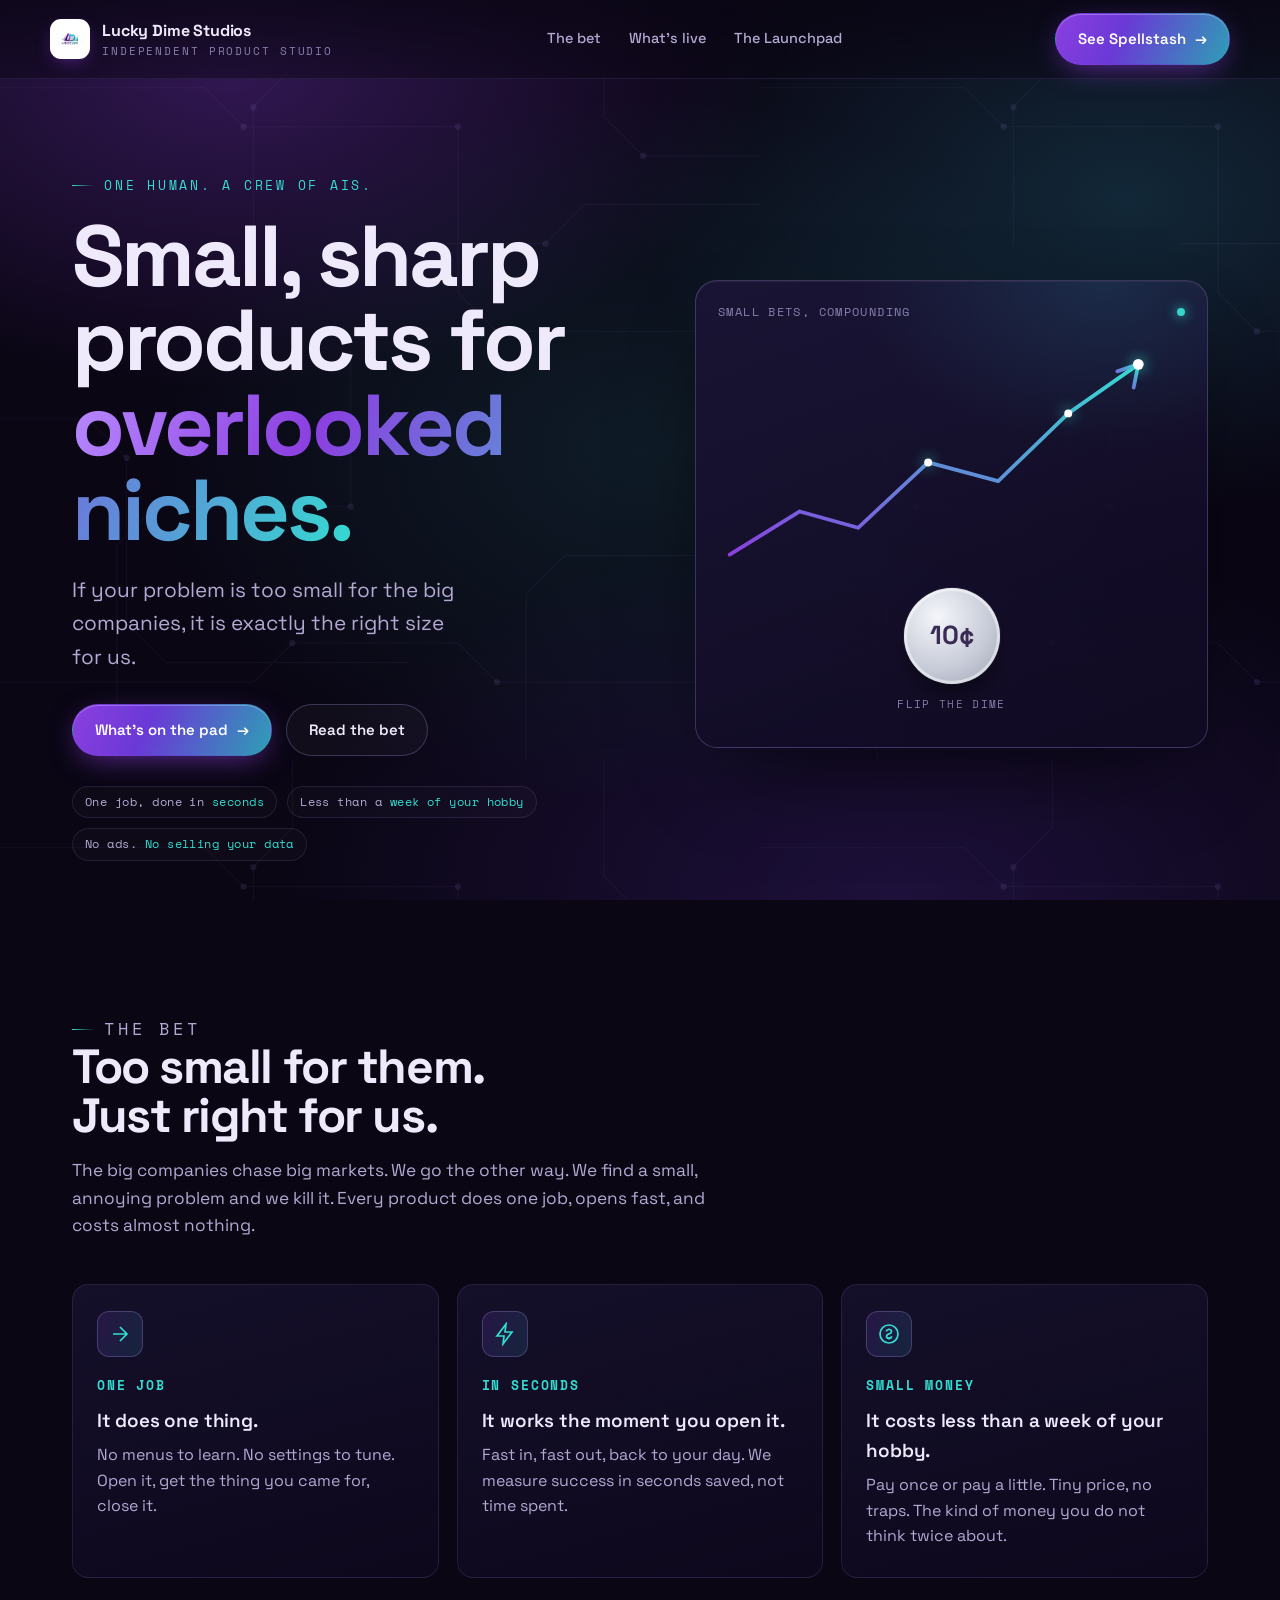
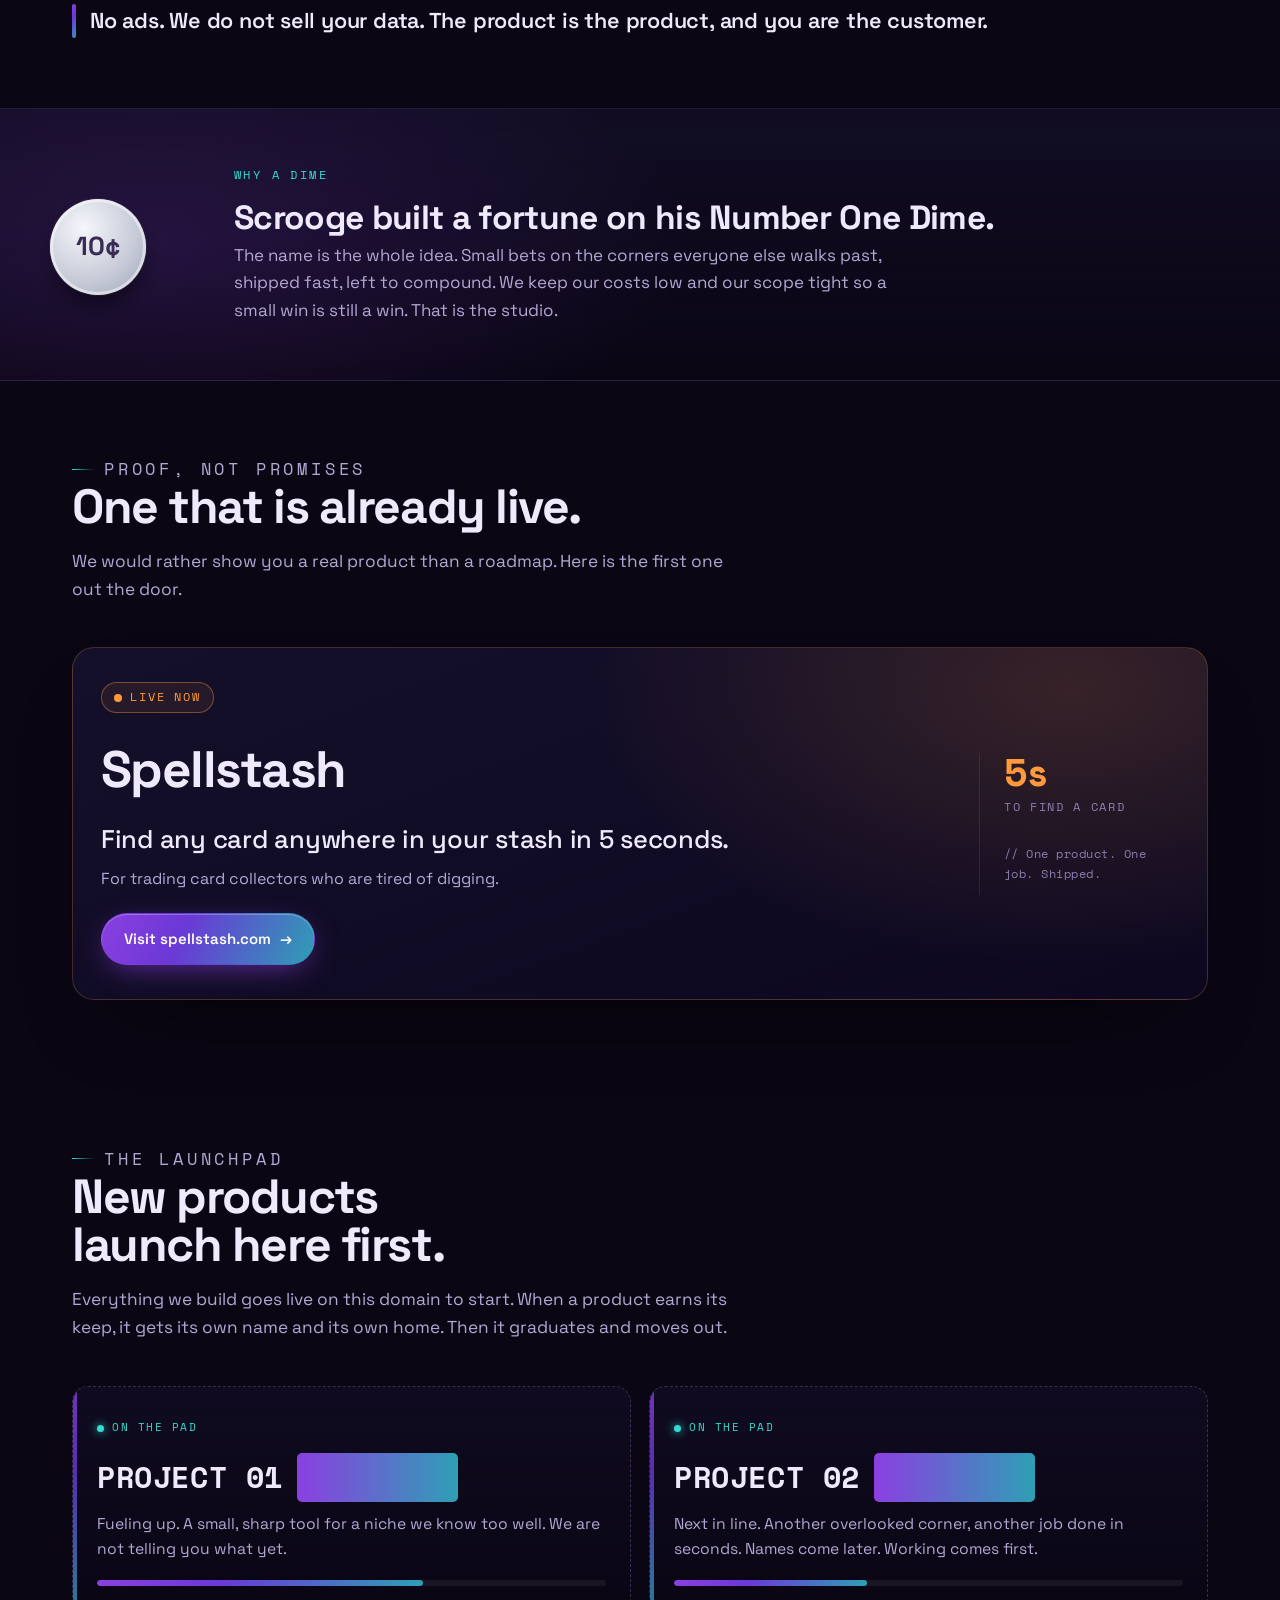
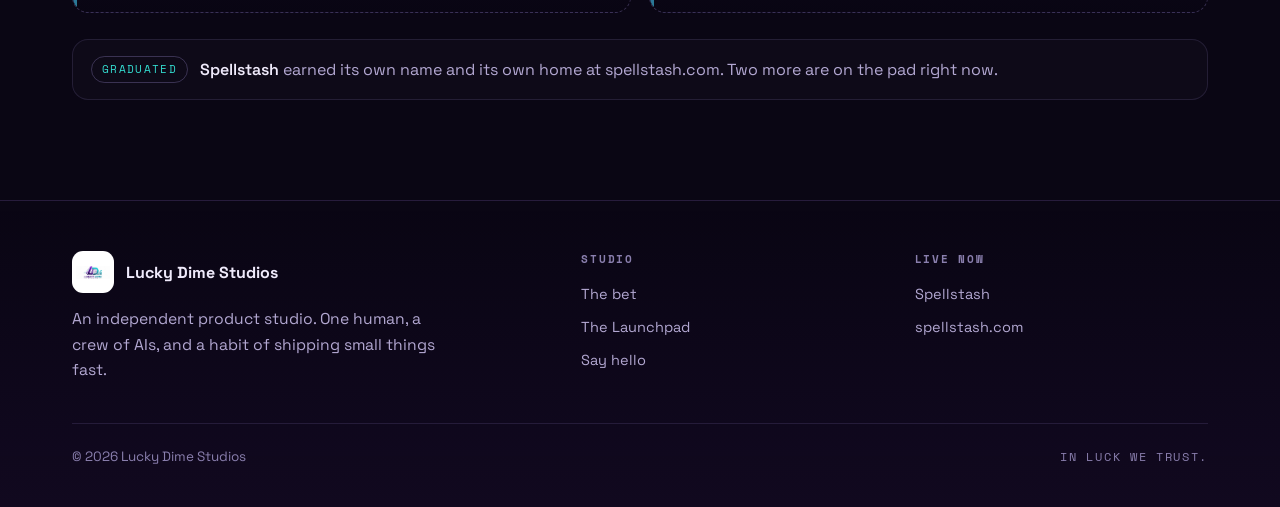
==== public/index.html @ d37d2acc "Lucky Dime Studios launchpad: Claude Design homepage (purple/teal, value-prop copy, The Launchpad)" ====
<!DOCTYPE html>
<html lang="en">
<head>
  <meta charset="UTF-8" />
  <meta name="viewport" content="width=device-width, initial-scale=1.0" />
  <title>Lucky Dime Studios | Small, sharp products for overlooked niches.</title>
  <meta name="description" content="An independent product studio. One human and a crew of AIs. We build small, sharp products for the niches the big companies ignore. Fast, focused, cheap." />
  <link rel="canonical" href="https://luckydimestudios.com/" />

  <!-- Open Graph -->
  <meta property="og:type" content="website" />
  <meta property="og:title" content="Lucky Dime Studios" />
  <meta property="og:description" content="Small, sharp products for overlooked niches. Too small for the big companies is exactly the right size for us." />
  <meta property="og:url" content="https://luckydimestudios.com/" />
  <meta property="og:site_name" content="Lucky Dime Studios" />
  <meta property="og:image" content="https://luckydimestudios.com/brand/lucky-dime-studios-logo.jpg" />
  <meta name="twitter:card" content="summary_large_image" />
  <meta name="twitter:title" content="Lucky Dime Studios" />
  <meta name="twitter:description" content="Small, sharp products for overlooked niches." />
  <meta name="theme-color" content="#0a0614" />

  <!-- Favicon: inline SVG data URI -->
  <link rel="icon" href="data:image/svg+xml,%3Csvg xmlns='http://www.w3.org/2000/svg' viewBox='0 0 64 64'%3E%3Cdefs%3E%3ClinearGradient id='g' x1='0' y1='0' x2='1' y2='1'%3E%3Cstop offset='0' stop-color='%238b3fe0'/%3E%3Cstop offset='1' stop-color='%232e9fb5'/%3E%3C/linearGradient%3E%3C/defs%3E%3Crect width='64' height='64' rx='15' fill='%230a0614'/%3E%3Ccircle cx='32' cy='32' r='19' fill='url(%23g)'/%3E%3Ctext x='32' y='40' font-family='monospace' font-size='19' font-weight='700' fill='%23fff' text-anchor='middle'%3ELD%3C/text%3E%3C/svg%3E" />

  <!-- Google Fonts only -->
  <link rel="preconnect" href="https://fonts.googleapis.com" />
  <link rel="preconnect" href="https://fonts.gstatic.com" crossorigin />
  <link href="https://fonts.googleapis.com/css2?family=Space+Grotesk:wght@400;500;600;700&family=Space+Mono:wght@400;700&display=swap" rel="stylesheet" />

  <link rel="stylesheet" href="styles.css" />
</head>
<body>
  <div class="atmos" aria-hidden="true"></div>
  <div class="grain" aria-hidden="true"></div>

  <!-- ============ HEADER ============ -->
  <header class="site-head">
    <div class="wrap nav">
      <a class="brand" href="#top" aria-label="Lucky Dime Studios home">
        <span class="plate"><img src="brand/lucky-dime-studios-logo.jpg" alt="Lucky Dime Studios logo" /></span>
        <span class="name">Lucky Dime Studios<small>Independent Product Studio</small></span>
      </a>
      <nav class="nav-links" aria-label="Primary">
        <a href="#thesis">The bet</a>
        <a href="#proof">What's live</a>
        <a href="#launchpad">The Launchpad</a>
      </nav>
      <div class="nav-cta">
        <a class="btn btn-primary" href="https://spellstash.com" target="_blank" rel="noopener">
          See Spellstash <span class="arr" aria-hidden="true">→</span>
        </a>
      </div>
    </div>
  </header>

  <main id="top">
    <!-- ============ HERO ============ -->
    <section class="hero">
      <div class="wrap hero-grid">
        <div class="hero-copy reveal">
          <p class="eyebrow">One human. A crew of AIs.</p>
          <h1>Small, sharp products for <span class="grad-text">overlooked niches.</span></h1>
          <p class="lead">If your problem is too small for the big companies, it is exactly the right size for us.</p>
          <div class="hero-cta">
            <a class="btn btn-primary" href="#launchpad">What's on the pad <span class="arr" aria-hidden="true">→</span></a>
            <a class="btn btn-ghost" href="#thesis">Read the bet</a>
          </div>
          <div class="hero-tags">
            <span class="tag">One job, done in <b>seconds</b></span>
            <span class="tag">Less than a <b>week of your hobby</b></span>
            <span class="tag">No ads. <b>No selling your data</b></span>
          </div>
        </div>

        <!-- hero visual: rising chart + flip coin -->
        <div class="panel reveal" aria-hidden="true">
          <div class="panel-head"><span>Small bets, compounding</span><span class="dot"></span></div>
          <div class="chart-wrap">
            <svg class="chart" viewBox="0 0 400 220" role="img" aria-label="A rising chart line">
              <defs>
                <linearGradient id="ldline" x1="0" y1="1" x2="1" y2="0">
                  <stop offset="0" stop-color="#8b3fe0" />
                  <stop offset="1" stop-color="#34dcd0" />
                </linearGradient>
              </defs>
              <path class="line" d="M10 195 L70 158 L120 172 L180 116 L240 132 L300 74 L360 32" />
              <path class="line" d="M360 32 L342 38 M360 32 L356 52" />
              <circle class="node" cx="180" cy="116" r="3.4" />
              <circle class="node" cx="300" cy="74" r="3.4" />
              <circle class="node" cx="360" cy="32" r="4.6" />
            </svg>
          </div>
          <div class="coin-stage">
            <div class="coin" id="coin" role="button" tabindex="0" aria-label="Flip the lucky dime">
              <span class="face heads">10¢</span>
              <span class="face tails">IN LUCK<br />WE TRUST</span>
            </div>
            <p class="coin-hint">Flip the dime</p>
          </div>
        </div>
      </div>
    </section>

    <!-- ============ THESIS / PILLARS ============ -->
    <section class="sec" id="thesis">
      <div class="wrap">
        <div class="sec-head reveal">
          <p class="eyebrow">The bet</p>
          <h2>Too small for them. Just right for us.</h2>
          <p>The big companies chase big markets. We go the other way. We find a small, annoying problem and we kill it. Every product does one job, opens fast, and costs almost nothing.</p>
        </div>

        <div class="pillars">
          <article class="pillar reveal">
            <div class="ico"><svg viewBox="0 0 24 24"><path d="M5 12h14M12 5l7 7-7 7" /></svg></div>
            <h3>One job</h3>
            <p class="big">It does one thing.</p>
            <p>No menus to learn. No settings to tune. Open it, get the thing you came for, close it.</p>
          </article>
          <article class="pillar reveal">
            <div class="ico"><svg viewBox="0 0 24 24"><path d="M13 2L4 14h7l-1 8 9-12h-7z" /></svg></div>
            <h3>In seconds</h3>
            <p class="big">It works the moment you open it.</p>
            <p>Fast in, fast out, back to your day. We measure success in seconds saved, not time spent.</p>
          </article>
          <article class="pillar reveal">
            <div class="ico"><svg viewBox="0 0 24 24"><circle cx="12" cy="12" r="9" /><path d="M9.5 9.5a2.5 2 0 0 1 5 0c0 1.4-1.2 2-2.5 2.4S9.5 12.8 9.5 14.2a2.5 2 0 0 0 5 0M12 6.5v1.4M12 16.1v1.4" /></svg></div>
            <h3>Small money</h3>
            <p class="big">It costs less than a week of your hobby.</p>
            <p>Pay once or pay a little. Tiny price, no traps. The kind of money you do not think twice about.</p>
          </article>
        </div>

        <div class="stance reveal">
          <span class="bar" aria-hidden="true"></span>
          <span>No ads. We do not sell your data. The product is the product, and you are the customer.</span>
        </div>
      </div>
    </section>

    <!-- ============ DIME BAND (why the name) ============ -->
    <section class="dime-band">
      <div class="wrap dime-inner">
        <div class="coin-stage reveal">
          <div class="coin" id="coin2" role="button" tabindex="0" aria-label="Flip the lucky dime">
            <span class="face heads">10¢</span>
            <span class="face tails">IN LUCK<br />WE TRUST</span>
          </div>
        </div>
        <div class="reveal">
          <p class="label">Why a dime</p>
          <h2>Scrooge built a fortune on his Number One Dime.</h2>
          <p>The name is the whole idea. Small bets on the corners everyone else walks past, shipped fast, left to compound. We keep our costs low and our scope tight so a small win is still a win. That is the studio.</p>
        </div>
      </div>
    </section>

    <!-- ============ PROOF: SPELLSTASH ============ -->
    <section class="sec" id="proof">
      <div class="wrap">
        <div class="sec-head reveal">
          <p class="eyebrow">Proof, not promises</p>
          <h2>One that is already live.</h2>
          <p>We would rather show you a real product than a roadmap. Here is the first one out the door.</p>
        </div>

        <div class="proof-card reveal">
          <div class="proof-grid">
            <div>
              <span class="live"><span class="pulse" aria-hidden="true"></span> Live now</span>
              <p class="name">Spellstash</p>
              <p class="tagline">Find any card anywhere in your stash in 5 seconds.</p>
              <p class="who">For trading card collectors who are tired of digging.</p>
              <a class="btn btn-primary" href="https://spellstash.com" target="_blank" rel="noopener">
                Visit spellstash.com <span class="arr" aria-hidden="true">→</span>
              </a>
            </div>
            <aside class="proof-aside">
              <div class="stat"><b>5s</b><span>to find a card</span></div>
              <p class="proof-note">// One product. One job. Shipped.</p>
            </aside>
          </div>
        </div>
      </div>
    </section>

    <!-- ============ THE LAUNCHPAD ============ -->
    <section class="sec" id="launchpad">
      <div class="wrap">
        <div class="sec-head reveal">
          <p class="eyebrow">The Launchpad</p>
          <h2>New products launch here first.</h2>
          <p>Everything we build goes live on this domain to start. When a product earns its keep, it gets its own name and its own home. Then it graduates and moves out.</p>
        </div>

        <div class="pad-grid">
          <article class="pad-slot reveal">
            <span class="rail" aria-hidden="true"></span>
            <span class="status"><i aria-hidden="true"></i> On the pad</span>
            <h3 class="codename">PROJECT 01 <span class="redacted">REDACTED</span></h3>
            <p>Fueling up. A small, sharp tool for a niche we know too well. We are not telling you what yet.</p>
            <div class="meter" aria-hidden="true"><span data-fill="64%"></span></div>
          </article>
          <article class="pad-slot reveal">
            <span class="rail" aria-hidden="true"></span>
            <span class="status"><i aria-hidden="true"></i> On the pad</span>
            <h3 class="codename">PROJECT 02 <span class="redacted">REDACTED</span></h3>
            <p>Next in line. Another overlooked corner, another job done in seconds. Names come later. Working comes first.</p>
            <div class="meter" aria-hidden="true"><span data-fill="38%"></span></div>
          </article>
        </div>

        <div class="pad-graduated reveal">
          <span class="chip">Graduated</span>
          <span><b>Spellstash</b> earned its own name and its own home at spellstash.com. Two more are on the pad right now.</span>
        </div>
      </div>
    </section>
  </main>

  <!-- ============ FOOTER ============ -->
  <footer class="site-foot">
    <div class="wrap">
      <div class="foot-grid">
        <div>
          <div class="foot-brand">
            <span class="plate" style="width:42px;height:42px;border-radius:11px;background:#fff;padding:4px;flex:none;">
              <img src="brand/lucky-dime-studios-logo.jpg" alt="Lucky Dime Studios logo" style="width:100%;height:100%;object-fit:contain;border-radius:7px;display:block;" />
            </span>
            <span class="name" style="font-weight:700;font-size:16px;">Lucky Dime Studios</span>
          </div>
          <p class="foot-tag">An independent product studio. One human, a crew of AIs, and a habit of shipping small things fast.</p>
        </div>
        <div class="foot-col">
          <h4>Studio</h4>
          <div class="foot-links">
            <a href="#thesis">The bet</a>
            <a href="#launchpad">The Launchpad</a>
            <a href="mailto:hello@luckydimestudios.com">Say hello</a>
          </div>
        </div>
        <div class="foot-col">
          <h4>Live now</h4>
          <div class="foot-links">
            <a href="https://spellstash.com" target="_blank" rel="noopener">Spellstash</a>
            <a href="https://spellstash.com" target="_blank" rel="noopener">spellstash.com</a>
          </div>
        </div>
      </div>
      <div class="foot-bottom">
        <span>© 2026 Lucky Dime Studios</span>
        <span class="trust"><b>In luck we trust.</b></span>
      </div>
    </div>
  </footer>

  <script src="app.js"></script>
</body>
</html>
---- public/styles.css ----
/* =========================================================
   Lucky Dime Studios — homepage
   Palette and energy pulled from the LD monogram:
   deep violet purple into teal/cyan, on a dark glow base.
   ========================================================= */

:root {
  --bg:        #0a0614;
  --bg-2:      #100a22;
  --panel:     #15102a;
  --panel-2:   #1b1436;
  --line:      rgba(170, 150, 230, 0.14);
  --line-2:    rgba(170, 150, 230, 0.28);

  --purple:        #5c2d91;
  --purple-bright: #8b3fe0;
  --teal:          #2e9fb5;
  --teal-bright:   #34dcd0;

  --ink:    #efeafb;
  --muted:  #b3a8d2;
  --faint:  #8a7fae;

  /* Spellstash is orange-on-dark; we only nod to it in its own card */
  --amber:  #ff9a3c;

  --grad:   linear-gradient(115deg, #8b3fe0 0%, #6a39d6 38%, #2e9fb5 100%);
  --grad-soft: linear-gradient(115deg, rgba(139,63,224,.16), rgba(46,159,181,.16));

  --r-lg: 22px;
  --r-md: 16px;
  --r-sm: 11px;

  --maxw: 1180px;
  --ease: cubic-bezier(.22,.61,.36,1);

  --font-display: "Space Grotesk", system-ui, sans-serif;
  --font-mono: "Space Mono", ui-monospace, "SFMono-Regular", monospace;

  --circuit: url("brand/circuit.svg");
}

* { box-sizing: border-box; }

html { scroll-behavior: smooth; }
@media (prefers-reduced-motion: reduce) {
  html { scroll-behavior: auto; }
}

body {
  margin: 0;
  background: var(--bg);
  color: var(--ink);
  font-family: var(--font-display);
  font-size: 17px;
  line-height: 1.6;
  -webkit-font-smoothing: antialiased;
  text-rendering: optimizeLegibility;
  overflow-x: hidden;
}

/* ---- Atmospheric background: drifting glow + circuit traces ---- */
.atmos {
  position: fixed;
  inset: 0;
  z-index: -2;
  pointer-events: none;
  background:
    radial-gradient(60% 50% at 18% 8%,  rgba(139,63,224,.30), transparent 70%),
    radial-gradient(55% 50% at 88% 22%, rgba(46,159,181,.22), transparent 70%),
    radial-gradient(70% 60% at 70% 100%, rgba(106,57,214,.20), transparent 70%),
    var(--bg);
}
.atmos::after {
  /* subtle moving shimmer */
  content: "";
  position: absolute;
  inset: -20%;
  background: radial-gradient(40% 40% at 50% 50%, rgba(52,220,208,.10), transparent 70%);
  animation: drift 22s var(--ease) infinite alternate;
}
.grain {
  position: fixed;
  inset: 0;
  z-index: -1;
  pointer-events: none;
  opacity: .5;
  background-image: var(--circuit);
  background-size: 760px 760px;
}
@keyframes drift {
  0%   { transform: translate3d(-6%, -4%, 0) scale(1); }
  100% { transform: translate3d(8%, 6%, 0) scale(1.15); }
}
@media (prefers-reduced-motion: reduce) {
  .atmos::after { animation: none; }
}

/* ---- Layout helpers ---- */
.wrap {
  width: 100%;
  max-width: var(--maxw);
  margin: 0 auto;
  padding: 0 22px;
}
section { position: relative; }

.eyebrow {
  font-family: var(--font-mono);
  font-size: 12.5px;
  letter-spacing: .22em;
  text-transform: uppercase;
  color: var(--teal-bright);
  margin: 0 0 18px;
  display: inline-flex;
  align-items: center;
  gap: 10px;
}
.eyebrow::before {
  content: "";
  width: 22px; height: 1px;
  background: linear-gradient(90deg, var(--teal-bright), transparent);
}

.grad-text {
  background: linear-gradient(110deg, #b98bff 0%, #8b3fe0 35%, #34dcd0 100%);
  -webkit-background-clip: text;
  background-clip: text;
  color: transparent;
}

/* ---- Buttons ---- */
.btn {
  display: inline-flex;
  align-items: center;
  gap: 9px;
  font-family: var(--font-display);
  font-weight: 600;
  font-size: 15px;
  text-decoration: none;
  padding: 13px 22px;
  border-radius: 999px;
  border: 1px solid transparent;
  cursor: pointer;
  transition: transform .25s var(--ease), box-shadow .25s var(--ease), background .25s;
  white-space: nowrap;
}
.btn-primary {
  background: var(--grad);
  color: #fff;
  box-shadow: 0 8px 30px -8px rgba(139,63,224,.7), inset 0 1px 0 rgba(255,255,255,.25);
}
.btn-primary:hover { transform: translateY(-2px); box-shadow: 0 14px 38px -8px rgba(46,159,181,.65); }
.btn-ghost {
  background: rgba(255,255,255,.03);
  color: var(--ink);
  border-color: var(--line-2);
}
.btn-ghost:hover { transform: translateY(-2px); border-color: var(--teal-bright); color: #fff; }
.btn .arr { transition: transform .25s var(--ease); }
.btn:hover .arr { transform: translateX(3px); }

/* =========================================================
   Header / nav
   ========================================================= */
.site-head {
  position: sticky;
  top: 0;
  z-index: 50;
  backdrop-filter: blur(14px);
  background: linear-gradient(180deg, rgba(10,6,20,.78), rgba(10,6,20,.45));
  border-bottom: 1px solid var(--line);
}
.nav {
  display: flex;
  align-items: center;
  justify-content: space-between;
  gap: 16px;
  padding: 13px 0;
}
.brand {
  display: inline-flex;
  align-items: center;
  gap: 12px;
  text-decoration: none;
  color: var(--ink);
}
.brand .plate {
  width: 40px; height: 40px;
  border-radius: 11px;
  background: #fff;            /* white plate for the white-bg logo jpg */
  padding: 4px;
  box-shadow: 0 6px 20px -8px rgba(139,63,224,.8);
  flex: none;
}
.brand .plate img { width: 100%; height: 100%; object-fit: contain; border-radius: 7px; display: block; }
.brand .name { font-weight: 700; font-size: 16px; letter-spacing: -.01em; }
.brand .name small { display: block; font-family: var(--font-mono); font-size: 10.5px; letter-spacing: .18em; color: var(--faint); text-transform: uppercase; font-weight: 400; }

.nav-links { display: none; gap: 28px; align-items: center; }
.nav-links a {
  color: var(--muted);
  text-decoration: none;
  font-size: 14.5px;
  font-weight: 500;
  transition: color .2s;
}
.nav-links a:hover { color: var(--ink); }
.nav-cta { display: flex; align-items: center; gap: 12px; }

@media (min-width: 900px) {
  .nav-links { display: flex; }
}

/* =========================================================
   Hero
   ========================================================= */
.hero { padding: 64px 0 56px; }
.hero-grid {
  display: grid;
  gap: 44px;
  align-items: center;
}
.hero h1 {
  font-size: clamp(2.6rem, 9vw, 5.4rem);
  line-height: .98;
  letter-spacing: -.035em;
  font-weight: 700;
  margin: 0 0 22px;
  text-wrap: balance;
}
.hero p.lead {
  font-size: clamp(1.05rem, 2.6vw, 1.3rem);
  color: var(--muted);
  max-width: 33ch;
  margin: 0 0 30px;
  text-wrap: pretty;
}
.hero-cta { display: flex; flex-wrap: wrap; gap: 14px; }
.hero-tags {
  display: flex; flex-wrap: wrap; gap: 10px;
  margin-top: 30px;
}
.tag {
  font-family: var(--font-mono);
  font-size: 11.5px;
  letter-spacing: .04em;
  color: var(--muted);
  padding: 6px 12px;
  border: 1px solid var(--line);
  border-radius: 999px;
  background: rgba(255,255,255,.02);
}
.tag b { color: var(--teal-bright); font-weight: 400; }

/* hero visual: glass panel with rising chart + flip coin */
.panel {
  position: relative;
  background: linear-gradient(160deg, rgba(27,20,54,.9), rgba(16,10,34,.85));
  border: 1px solid var(--line-2);
  border-radius: var(--r-lg);
  padding: 22px;
  box-shadow: 0 40px 90px -40px rgba(0,0,0,.8), inset 0 1px 0 rgba(255,255,255,.06);
  overflow: hidden;
}
.panel::before {
  content: "";
  position: absolute; inset: 0;
  background: radial-gradient(80% 60% at 80% 0%, rgba(46,159,181,.18), transparent 60%);
  pointer-events: none;
}
.panel-head {
  display: flex; align-items: center; justify-content: space-between;
  font-family: var(--font-mono); font-size: 11.5px; letter-spacing: .12em;
  color: var(--faint); text-transform: uppercase; margin-bottom: 6px;
}
.panel-head .dot { width: 8px; height: 8px; border-radius: 50%; background: var(--teal-bright); box-shadow: 0 0 12px var(--teal-bright); }
.chart-wrap { position: relative; }
.chart { display: block; width: 100%; height: auto; }
.chart .line { fill: none; stroke: url(#ldline); stroke-width: 3.2; stroke-linecap: round; stroke-linejoin: round; }
.chart .node { fill: #fff; filter: drop-shadow(0 0 6px var(--teal-bright)); }

/* flip coin */
.coin-stage { perspective: 800px; }
.coin {
  width: 96px; height: 96px;
  position: relative;
  transform-style: preserve-3d;
  transform: rotateY(0.001deg);
  cursor: pointer;
  transition: transform .9s var(--ease);
  margin: 4px auto 0;
}
.coin.flip { transform: rotateY(900deg); }
.coin {
  background: none; border: 0; padding: 0;
  -webkit-appearance: none; appearance: none;
}
.coin .face {
  position: absolute; inset: 0;
  border-radius: 50%;
  -webkit-backface-visibility: hidden;
  backface-visibility: hidden;
  display: grid; place-items: center;
  font-family: var(--font-display);
  font-weight: 700;
  box-shadow: inset 0 0 0 3px rgba(255,255,255,.5), 0 14px 30px -10px rgba(0,0,0,.8);
}
.coin .heads {
  background: radial-gradient(circle at 35% 30%, #f4f6fa, #c5c9d6 60%, #9aa0b2);
  color: #3a2b55; font-size: 26px;
  transform: rotateY(0deg) translateZ(1px);
}
.coin .tails {
  background: var(--grad);
  color: #fff; font-size: 15px; letter-spacing: .04em; text-align: center;
  transform: rotateY(180deg) translateZ(1px);
  line-height: 1.1;
}
.coin-hint { text-align: center; font-family: var(--font-mono); font-size: 11px; letter-spacing: .12em; color: var(--faint); margin-top: 12px; text-transform: uppercase; }

@media (min-width: 920px) {
  .hero { padding: 88px 0 80px; }
  .hero-grid { grid-template-columns: 1.05fr .95fr; gap: 56px; }
}

/* =========================================================
   Generic section header
   ========================================================= */
.sec { padding: 70px 0; }
.sec-head { max-width: 660px; margin-bottom: 44px; }
.sec-head h2 {
  font-size: clamp(1.9rem, 5vw, 3rem);
  line-height: 1.02;
  letter-spacing: -.03em;
  font-weight: 700;
  margin: 0 0 16px;
  text-wrap: balance;
}
.sec-head p { color: var(--muted); font-size: 1.08rem; margin: 0; text-wrap: pretty; }

/* =========================================================
   Thesis pillars
   ========================================================= */
.pillars {
  display: grid;
  gap: 18px;
  grid-template-columns: 1fr;
}
.pillar {
  background: linear-gradient(165deg, var(--panel), rgba(16,10,34,.6));
  border: 1px solid var(--line);
  border-radius: var(--r-md);
  padding: 26px 24px 28px;
  position: relative;
  overflow: hidden;
  transition: transform .3s var(--ease), border-color .3s;
}
.pillar:hover { transform: translateY(-4px); border-color: var(--line-2); }
.pillar .ico {
  width: 46px; height: 46px; border-radius: 12px;
  display: grid; place-items: center;
  background: var(--grad-soft);
  border: 1px solid var(--line-2);
  margin-bottom: 18px;
}
.pillar .ico svg { width: 24px; height: 24px; stroke: var(--teal-bright); fill: none; stroke-width: 1.7; }
.pillar h3 {
  font-family: var(--font-mono);
  font-size: 13px; letter-spacing: .14em; text-transform: uppercase;
  color: var(--teal-bright); margin: 0 0 10px; font-weight: 700;
}
.pillar p { margin: 0; color: var(--muted); font-size: 1rem; }
.pillar .big { font-size: 1.18rem; color: var(--ink); font-weight: 600; margin: 0 0 6px; letter-spacing: -.01em; }

.stance {
  margin-top: 26px;
  display: flex; align-items: center; gap: 14px;
  font-size: clamp(1.05rem,2.4vw,1.35rem); font-weight: 600;
  color: var(--ink);
  letter-spacing: -.01em;
}
.stance .bar { width: 4px; align-self: stretch; border-radius: 4px; background: var(--grad); flex: none; }

@media (min-width: 760px) { .pillars { grid-template-columns: repeat(3, 1fr); } }

/* =========================================================
   Dime band (the thesis behind the name)
   ========================================================= */
.dime-band {
  background:
    radial-gradient(60% 120% at 12% 50%, rgba(139,63,224,.18), transparent 70%),
    linear-gradient(180deg, rgba(21,16,42,.7), rgba(10,6,20,.2));
  border-top: 1px solid var(--line);
  border-bottom: 1px solid var(--line);
}
.dime-inner {
  display: grid; gap: 26px; align-items: center;
  padding: 56px 0;
}
.dime-inner .coin-stage { justify-self: start; }
.dime-band h2 { font-size: clamp(1.5rem,4vw,2.1rem); line-height: 1.12; letter-spacing: -.02em; margin: 0 0 6px; font-weight: 700; }
.dime-band p { color: var(--muted); margin: 0; max-width: 60ch; text-wrap: pretty; }
.dime-band .label { font-family: var(--font-mono); font-size: 12px; letter-spacing: .2em; text-transform: uppercase; color: var(--teal-bright); margin: 0 0 14px; }
@media (min-width: 820px) {
  .dime-inner { grid-template-columns: 140px 1fr; gap: 44px; }
}

/* =========================================================
   Proof — Spellstash (nods to its own amber identity)
   ========================================================= */
.proof-card {
  position: relative;
  border-radius: var(--r-lg);
  border: 1px solid rgba(255,154,60,.22);
  background:
    radial-gradient(70% 130% at 88% 12%, rgba(255,154,60,.16), transparent 60%),
    linear-gradient(160deg, #15102a, #0d0820);
  padding: 34px 28px;
  overflow: hidden;
  box-shadow: 0 40px 90px -50px rgba(0,0,0,.9);
}
.proof-grid { display: grid; gap: 26px; align-items: center; }
.live {
  display: inline-flex; align-items: center; gap: 8px;
  font-family: var(--font-mono); font-size: 11.5px; letter-spacing: .16em; text-transform: uppercase;
  color: var(--amber);
  padding: 5px 12px; border-radius: 999px;
  border: 1px solid rgba(255,154,60,.4);
  background: rgba(255,154,60,.08);
}
.live .pulse { width: 8px; height: 8px; border-radius: 50%; background: var(--amber); box-shadow: 0 0 0 0 rgba(255,154,60,.6); animation: pulse 2s infinite; }
@keyframes pulse { 0%{box-shadow:0 0 0 0 rgba(255,154,60,.55);} 70%{box-shadow:0 0 0 10px rgba(255,154,60,0);} 100%{box-shadow:0 0 0 0 rgba(255,154,60,0);} }
@media (prefers-reduced-motion: reduce){ .live .pulse{ animation:none; } }
.proof-card .name { font-size: clamp(2rem,6vw,3.2rem); font-weight: 700; letter-spacing: -.03em; margin: 16px 0 8px; }
.proof-card .tagline { font-size: clamp(1.15rem,3vw,1.6rem); color: var(--ink); margin: 0 0 6px; font-weight: 500; letter-spacing: -.01em; text-wrap: balance; }
.proof-card .who { color: var(--muted); margin: 0 0 22px; font-size: 1rem; }
.proof-aside {
  border-left: 1px solid var(--line);
  padding-left: 24px;
}
.proof-aside .stat { font-family: var(--font-mono); }
.proof-aside .stat b { display: block; font-size: 2.4rem; color: var(--amber); font-weight: 700; line-height: 1; letter-spacing: -.02em; }
.proof-aside .stat span { color: var(--faint); font-size: 12px; letter-spacing: .14em; text-transform: uppercase; }
.proof-note { font-family: var(--font-mono); font-size: 12px; color: var(--faint); letter-spacing: .04em; margin-top: 26px; }
@media (min-width: 820px) {
  .proof-grid { grid-template-columns: 1fr 200px; }
}

/* =========================================================
   The Launchpad
   ========================================================= */
.pad-grid { display: grid; gap: 18px; grid-template-columns: 1fr; }
.pad-slot {
  position: relative;
  border: 1px dashed var(--line-2);
  border-radius: var(--r-md);
  padding: 26px 24px;
  background: linear-gradient(180deg, rgba(21,16,42,.55), rgba(10,6,20,.2));
  overflow: hidden;
}
.pad-slot .rail {
  position: absolute; left: 0; top: 0; bottom: 0; width: 4px;
  background: var(--grad); opacity: .8;
}
.pad-slot .status {
  display: inline-flex; align-items: center; gap: 8px;
  font-family: var(--font-mono); font-size: 11px; letter-spacing: .14em; text-transform: uppercase;
  color: var(--teal-bright); margin-bottom: 16px;
}
.pad-slot .status i { width: 7px; height: 7px; border-radius: 50%; background: var(--teal-bright); box-shadow: 0 0 10px var(--teal-bright); }
.pad-slot .codename {
  font-family: var(--font-mono);
  font-size: clamp(1.3rem, 4vw, 1.9rem);
  font-weight: 700; letter-spacing: .02em;
  color: var(--ink); margin: 0 0 10px;
  display: flex; align-items: baseline; gap: 14px; flex-wrap: wrap;
}
.pad-slot .redacted {
  background: linear-gradient(90deg, var(--purple-bright), var(--teal));
  color: transparent;
  border-radius: 5px;
  padding: 0 6px;
  user-select: none;
  position: relative;
}
.pad-slot p { margin: 0; color: var(--muted); font-size: .98rem; }
.pad-slot .meter { margin-top: 18px; height: 6px; border-radius: 6px; background: rgba(255,255,255,.06); overflow: hidden; }
.pad-slot .meter > span { display: block; height: 100%; border-radius: 6px; background: var(--grad); width: 0; }

.pad-graduated {
  display: flex; align-items: center; gap: 12px; flex-wrap: wrap;
  margin-top: 26px;
  font-size: 1rem; color: var(--muted);
  padding: 16px 18px;
  border: 1px solid var(--line);
  border-radius: var(--r-md);
  background: rgba(255,255,255,.02);
}
.pad-graduated b { color: var(--ink); font-weight: 600; }
.pad-graduated .chip {
  font-family: var(--font-mono); font-size: 11px; letter-spacing: .12em; text-transform: uppercase;
  color: var(--teal-bright); border: 1px solid var(--line-2); border-radius: 999px; padding: 4px 10px;
}
@media (min-width: 760px) { .pad-grid { grid-template-columns: 1fr 1fr; } }

/* =========================================================
   Footer
   ========================================================= */
.site-foot {
  border-top: 1px solid var(--line);
  margin-top: 30px;
  padding: 50px 0 40px;
  background: linear-gradient(180deg, transparent, rgba(139,63,224,.06));
}
.foot-grid {
  display: grid; gap: 28px;
  grid-template-columns: 1fr;
  align-items: start;
}
.foot-brand { display: flex; align-items: center; gap: 12px; }
.foot-tag { color: var(--muted); margin: 14px 0 0; max-width: 38ch; font-size: .98rem; }
.foot-links { display: flex; flex-direction: column; gap: 10px; }
.foot-links a { color: var(--muted); text-decoration: none; font-size: 14.5px; transition: color .2s; width: fit-content; }
.foot-links a:hover { color: var(--teal-bright); }
.foot-col h4 { font-family: var(--font-mono); font-size: 11px; letter-spacing: .16em; text-transform: uppercase; color: var(--faint); margin: 0 0 14px; font-weight: 700; }
.foot-bottom {
  display: flex; align-items: center; justify-content: space-between; flex-wrap: wrap; gap: 12px;
  margin-top: 40px; padding-top: 22px; border-top: 1px solid var(--line);
  font-size: 13.5px; color: var(--faint);
}
.foot-bottom .trust {
  font-family: var(--font-mono); letter-spacing: .14em; text-transform: uppercase; font-size: 12px;
}
.foot-bottom .trust b { font-weight: 400; }
@media (min-width: 760px) {
  .foot-grid { grid-template-columns: 1.6fr 1fr 1fr; gap: 40px; }
}

/* =========================================================
   Scroll reveal
   ========================================================= */
.reveal { opacity: 0; transform: translateY(22px); transition: opacity .7s var(--ease), transform .7s var(--ease); }
.reveal.in { opacity: 1; transform: none; }
@media (prefers-reduced-motion: reduce) {
  .reveal { opacity: 1; transform: none; transition: none; }
}
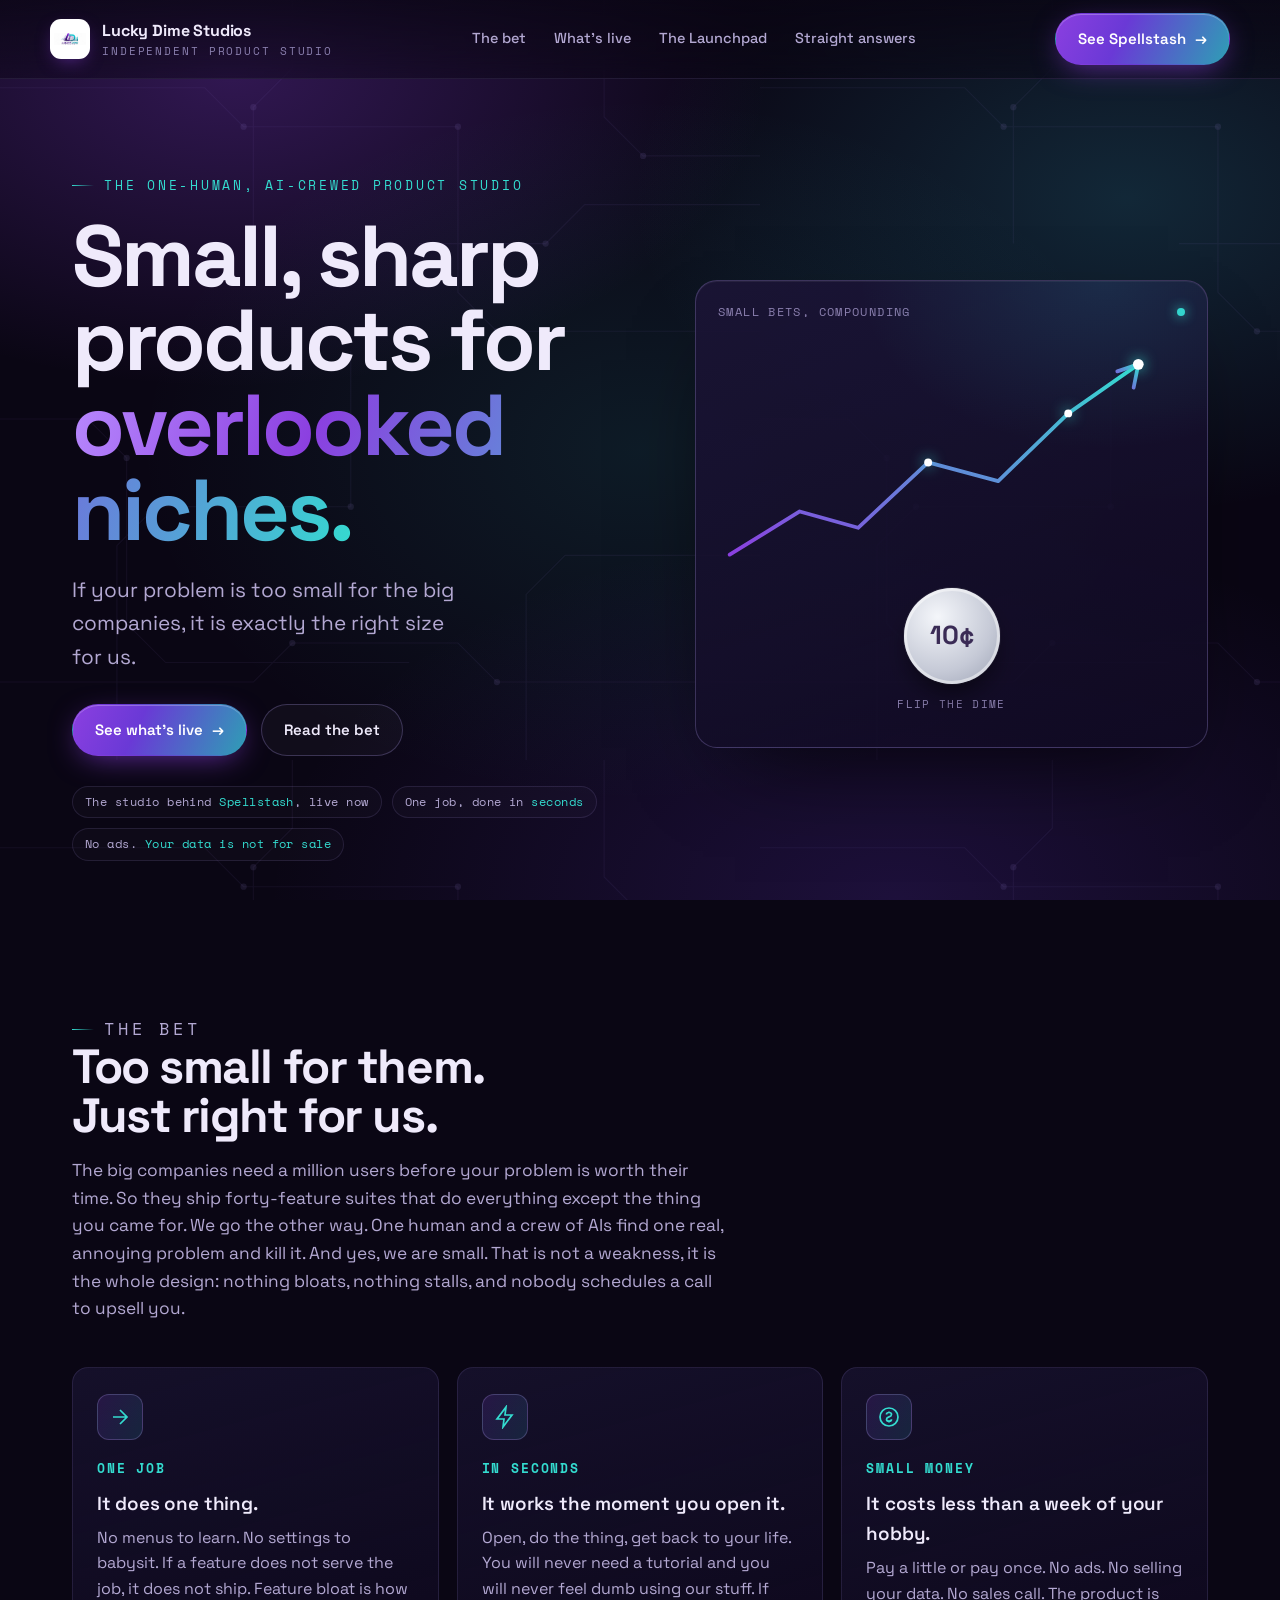
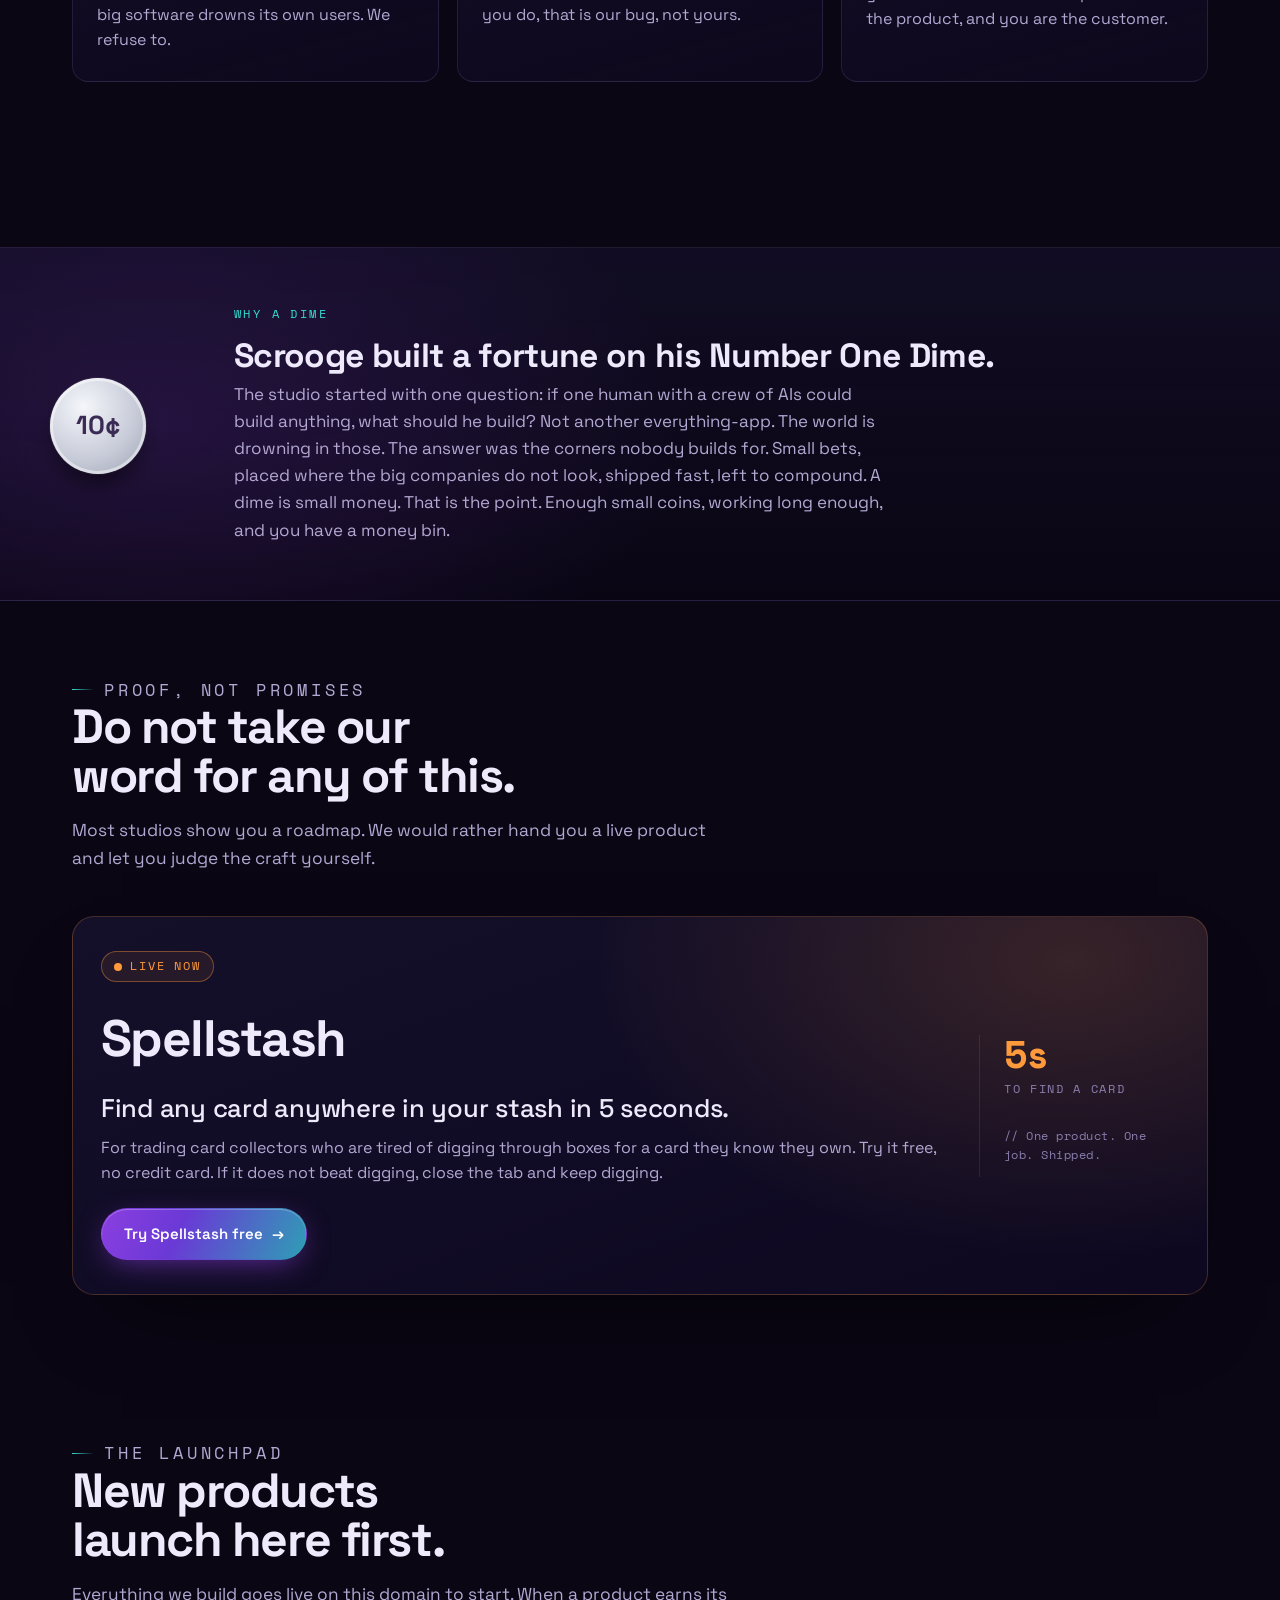
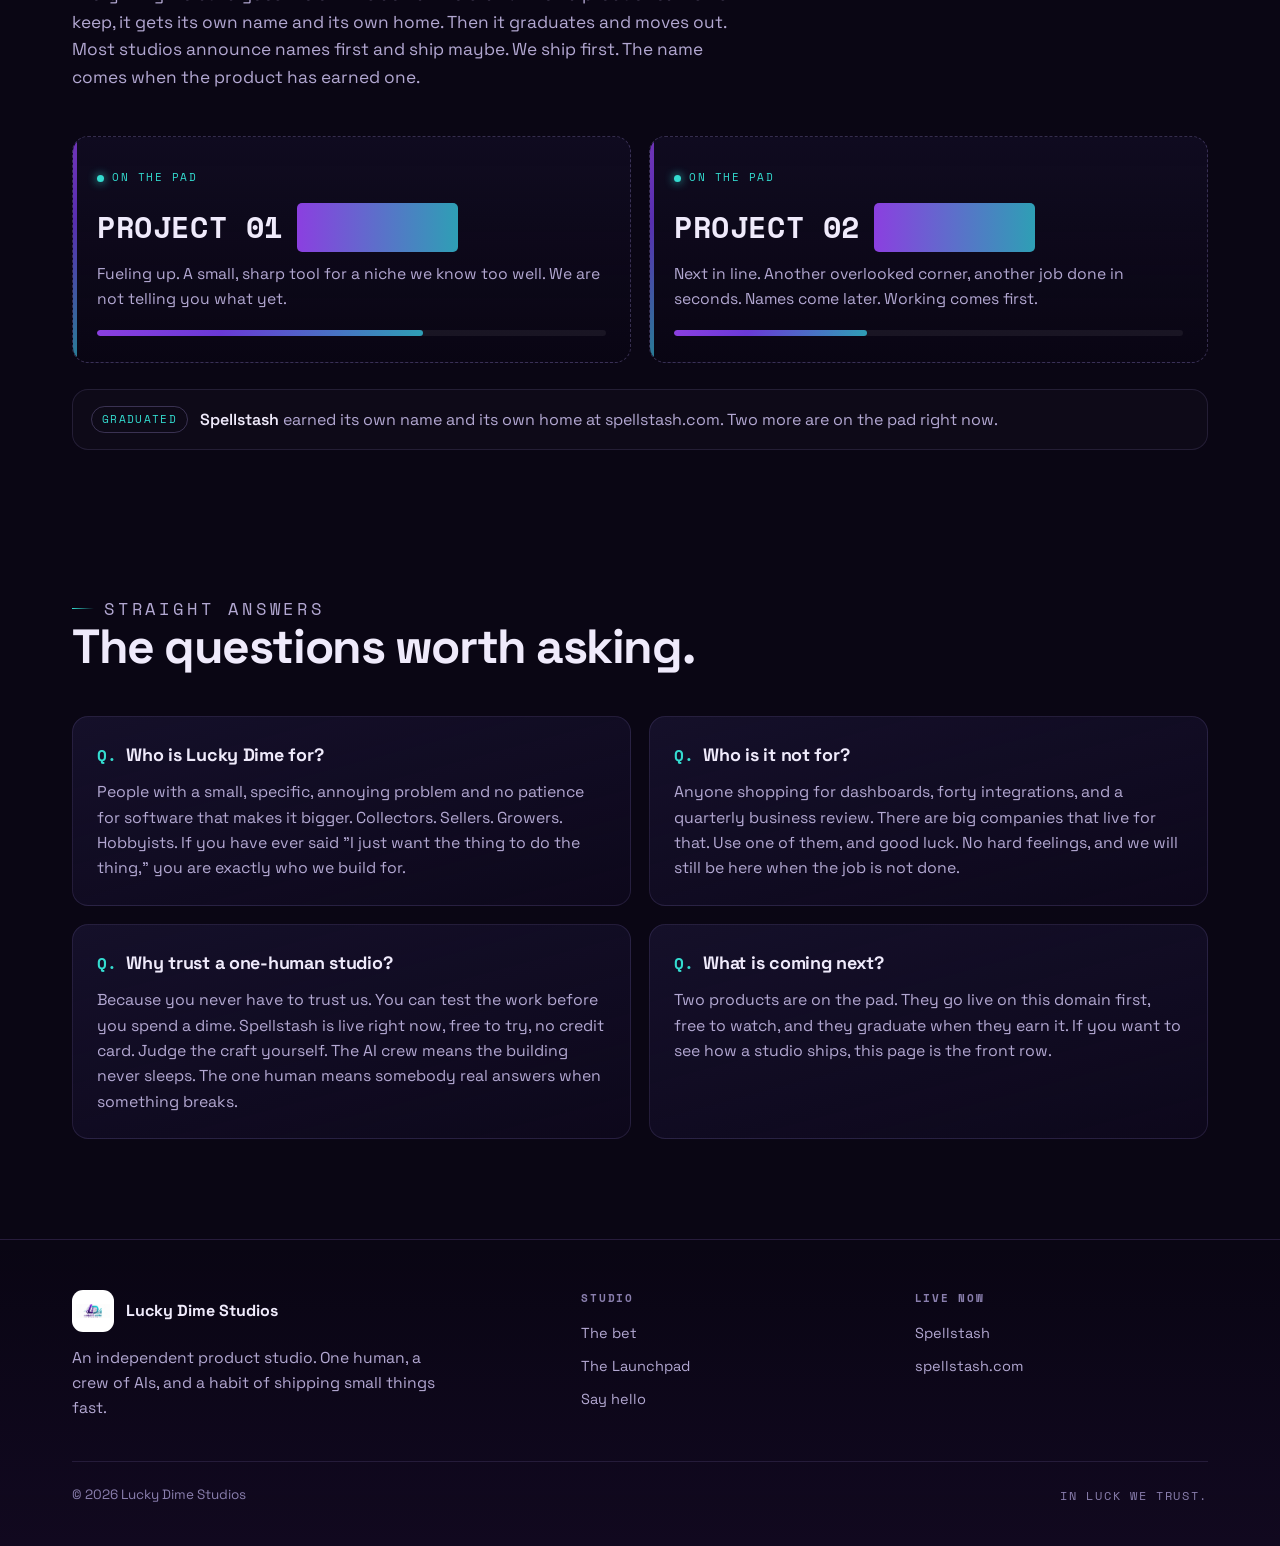
==== commit 8c07bec8: "Settle-method copy rewrite: proof-led deck, posture, skeleton dance, origin story, standalone-pitch " ====
--- a/public/index.html
+++ b/public/index.html
@@ -44,6 +44,7 @@
         <a href="#thesis">The bet</a>
         <a href="#proof">What's live</a>
         <a href="#launchpad">The Launchpad</a>
+        <a href="#faq">Straight answers</a>
       </nav>
       <div class="nav-cta">
         <a class="btn btn-primary" href="https://spellstash.com" target="_blank" rel="noopener">
@@ -58,17 +59,17 @@
     <section class="hero">
       <div class="wrap hero-grid">
         <div class="hero-copy reveal">
-          <p class="eyebrow">One human. A crew of AIs.</p>
+          <p class="eyebrow">The one-human, AI-crewed product studio</p>
           <h1>Small, sharp products for <span class="grad-text">overlooked niches.</span></h1>
           <p class="lead">If your problem is too small for the big companies, it is exactly the right size for us.</p>
           <div class="hero-cta">
-            <a class="btn btn-primary" href="#launchpad">What's on the pad <span class="arr" aria-hidden="true">→</span></a>
+            <a class="btn btn-primary" href="#proof">See what's live <span class="arr" aria-hidden="true">→</span></a>
             <a class="btn btn-ghost" href="#thesis">Read the bet</a>
           </div>
           <div class="hero-tags">
+            <span class="tag">The studio behind <b>Spellstash</b>, live now</span>
             <span class="tag">One job, done in <b>seconds</b></span>
-            <span class="tag">Less than a <b>week of your hobby</b></span>
-            <span class="tag">No ads. <b>No selling your data</b></span>
+            <span class="tag">No ads. <b>Your data is not for sale</b></span>
           </div>
         </div>
 
@@ -107,7 +108,7 @@
         <div class="sec-head reveal">
           <p class="eyebrow">The bet</p>
           <h2>Too small for them. Just right for us.</h2>
-          <p>The big companies chase big markets. We go the other way. We find a small, annoying problem and we kill it. Every product does one job, opens fast, and costs almost nothing.</p>
+          <p>The big companies need a million users before your problem is worth their time. So they ship forty-feature suites that do everything except the thing you came for. We go the other way. One human and a crew of AIs find one real, annoying problem and kill it. And yes, we are small. That is not a weakness, it is the whole design: nothing bloats, nothing stalls, and nobody schedules a call to upsell you.</p>
         </div>
 
         <div class="pillars">
@@ -115,25 +116,25 @@
             <div class="ico"><svg viewBox="0 0 24 24"><path d="M5 12h14M12 5l7 7-7 7" /></svg></div>
             <h3>One job</h3>
             <p class="big">It does one thing.</p>
-            <p>No menus to learn. No settings to tune. Open it, get the thing you came for, close it.</p>
+            <p>No menus to learn. No settings to babysit. If a feature does not serve the job, it does not ship. Feature bloat is how big software drowns its own users. We refuse to.</p>
           </article>
           <article class="pillar reveal">
             <div class="ico"><svg viewBox="0 0 24 24"><path d="M13 2L4 14h7l-1 8 9-12h-7z" /></svg></div>
             <h3>In seconds</h3>
             <p class="big">It works the moment you open it.</p>
-            <p>Fast in, fast out, back to your day. We measure success in seconds saved, not time spent.</p>
+            <p>Open, do the thing, get back to your life. You will never need a tutorial and you will never feel dumb using our stuff. If you do, that is our bug, not yours.</p>
           </article>
           <article class="pillar reveal">
             <div class="ico"><svg viewBox="0 0 24 24"><circle cx="12" cy="12" r="9" /><path d="M9.5 9.5a2.5 2 0 0 1 5 0c0 1.4-1.2 2-2.5 2.4S9.5 12.8 9.5 14.2a2.5 2 0 0 0 5 0M12 6.5v1.4M12 16.1v1.4" /></svg></div>
             <h3>Small money</h3>
             <p class="big">It costs less than a week of your hobby.</p>
-            <p>Pay once or pay a little. Tiny price, no traps. The kind of money you do not think twice about.</p>
+            <p>Pay a little or pay once. No ads. No selling your data. No sales call. The product is the product, and you are the customer.</p>
           </article>
         </div>
 
         <div class="stance reveal">
           <span class="bar" aria-hidden="true"></span>
-          <span>No ads. We do not sell your data. The product is the product, and you are the customer.</span>
+          <span>Want the forty-feature suite instead? The big companies will gladly sell you one. Good luck. We will be here when you just want the job done.</span>
         </div>
       </div>
     </section>
@@ -150,7 +151,7 @@
         <div class="reveal">
           <p class="label">Why a dime</p>
           <h2>Scrooge built a fortune on his Number One Dime.</h2>
-          <p>The name is the whole idea. Small bets on the corners everyone else walks past, shipped fast, left to compound. We keep our costs low and our scope tight so a small win is still a win. That is the studio.</p>
+          <p>The studio started with one question: if one human with a crew of AIs could build anything, what should he build? Not another everything-app. The world is drowning in those. The answer was the corners nobody builds for. Small bets, placed where the big companies do not look, shipped fast, left to compound. A dime is small money. That is the point. Enough small coins, working long enough, and you have a money bin.</p>
         </div>
       </div>
     </section>
@@ -160,8 +161,8 @@
       <div class="wrap">
         <div class="sec-head reveal">
           <p class="eyebrow">Proof, not promises</p>
-          <h2>One that is already live.</h2>
-          <p>We would rather show you a real product than a roadmap. Here is the first one out the door.</p>
+          <h2>Do not take our word for any of this.</h2>
+          <p>Most studios show you a roadmap. We would rather hand you a live product and let you judge the craft yourself.</p>
         </div>
 
         <div class="proof-card reveal">
@@ -170,9 +171,9 @@
               <span class="live"><span class="pulse" aria-hidden="true"></span> Live now</span>
               <p class="name">Spellstash</p>
               <p class="tagline">Find any card anywhere in your stash in 5 seconds.</p>
-              <p class="who">For trading card collectors who are tired of digging.</p>
+              <p class="who">For trading card collectors who are tired of digging through boxes for a card they know they own. Try it free, no credit card. If it does not beat digging, close the tab and keep digging.</p>
               <a class="btn btn-primary" href="https://spellstash.com" target="_blank" rel="noopener">
-                Visit spellstash.com <span class="arr" aria-hidden="true">→</span>
+                Try Spellstash free <span class="arr" aria-hidden="true">→</span>
               </a>
             </div>
             <aside class="proof-aside">
@@ -190,7 +191,7 @@
         <div class="sec-head reveal">
           <p class="eyebrow">The Launchpad</p>
           <h2>New products launch here first.</h2>
-          <p>Everything we build goes live on this domain to start. When a product earns its keep, it gets its own name and its own home. Then it graduates and moves out.</p>
+          <p>Everything we build goes live on this domain to start. When a product earns its keep, it gets its own name and its own home. Then it graduates and moves out. Most studios announce names first and ship maybe. We ship first. The name comes when the product has earned one.</p>
         </div>
 
         <div class="pad-grid">
@@ -213,6 +214,35 @@
         <div class="pad-graduated reveal">
           <span class="chip">Graduated</span>
           <span><b>Spellstash</b> earned its own name and its own home at spellstash.com. Two more are on the pad right now.</span>
+        </div>
+      </div>
+    </section>
+
+    <!-- ============ FAQ ============ -->
+    <section class="sec" id="faq">
+      <div class="wrap">
+        <div class="sec-head reveal">
+          <p class="eyebrow">Straight answers</p>
+          <h2>The questions worth asking.</h2>
+        </div>
+
+        <div class="faq-list">
+          <article class="faq-item reveal">
+            <h3>Who is Lucky Dime for?</h3>
+            <p>People with a small, specific, annoying problem and no patience for software that makes it bigger. Collectors. Sellers. Growers. Hobbyists. If you have ever said "I just want the thing to do the thing," you are exactly who we build for.</p>
+          </article>
+          <article class="faq-item reveal">
+            <h3>Who is it not for?</h3>
+            <p>Anyone shopping for dashboards, forty integrations, and a quarterly business review. There are big companies that live for that. Use one of them, and good luck. No hard feelings, and we will still be here when the job is not done.</p>
+          </article>
+          <article class="faq-item reveal">
+            <h3>Why trust a one-human studio?</h3>
+            <p>Because you never have to trust us. You can test the work before you spend a dime. Spellstash is live right now, free to try, no credit card. Judge the craft yourself. The AI crew means the building never sleeps. The one human means somebody real answers when something breaks.</p>
+          </article>
+          <article class="faq-item reveal">
+            <h3>What is coming next?</h3>
+            <p>Two products are on the pad. They go live on this domain first, free to watch, and they graduate when they earn it. If you want to see how a studio ships, this page is the front row.</p>
+          </article>
         </div>
       </div>
     </section>
--- a/public/styles.css
+++ b/public/styles.css
@@ -505,6 +505,32 @@
 @media (min-width: 760px) { .pad-grid { grid-template-columns: 1fr 1fr; } }
 
 /* =========================================================
+   FAQ
+   ========================================================= */
+.faq-list { display: grid; gap: 14px; grid-template-columns: 1fr; }
+.faq-item {
+  background: linear-gradient(165deg, var(--panel), rgba(16,10,34,.55));
+  border: 1px solid var(--line);
+  border-radius: var(--r-md);
+  padding: 24px;
+}
+.faq-item h3 {
+  margin: 0 0 10px;
+  font-size: 1.12rem;
+  font-weight: 700;
+  letter-spacing: -.015em;
+  color: var(--ink);
+}
+.faq-item h3::before {
+  content: "Q. ";
+  color: var(--teal-bright);
+  font-family: var(--font-mono);
+  font-size: .9em;
+}
+.faq-item p { margin: 0; color: var(--muted); font-size: .99rem; }
+@media (min-width: 820px) { .faq-list { grid-template-columns: 1fr 1fr; gap: 18px; } }
+
+/* =========================================================
    Footer
    ========================================================= */
 .site-foot {
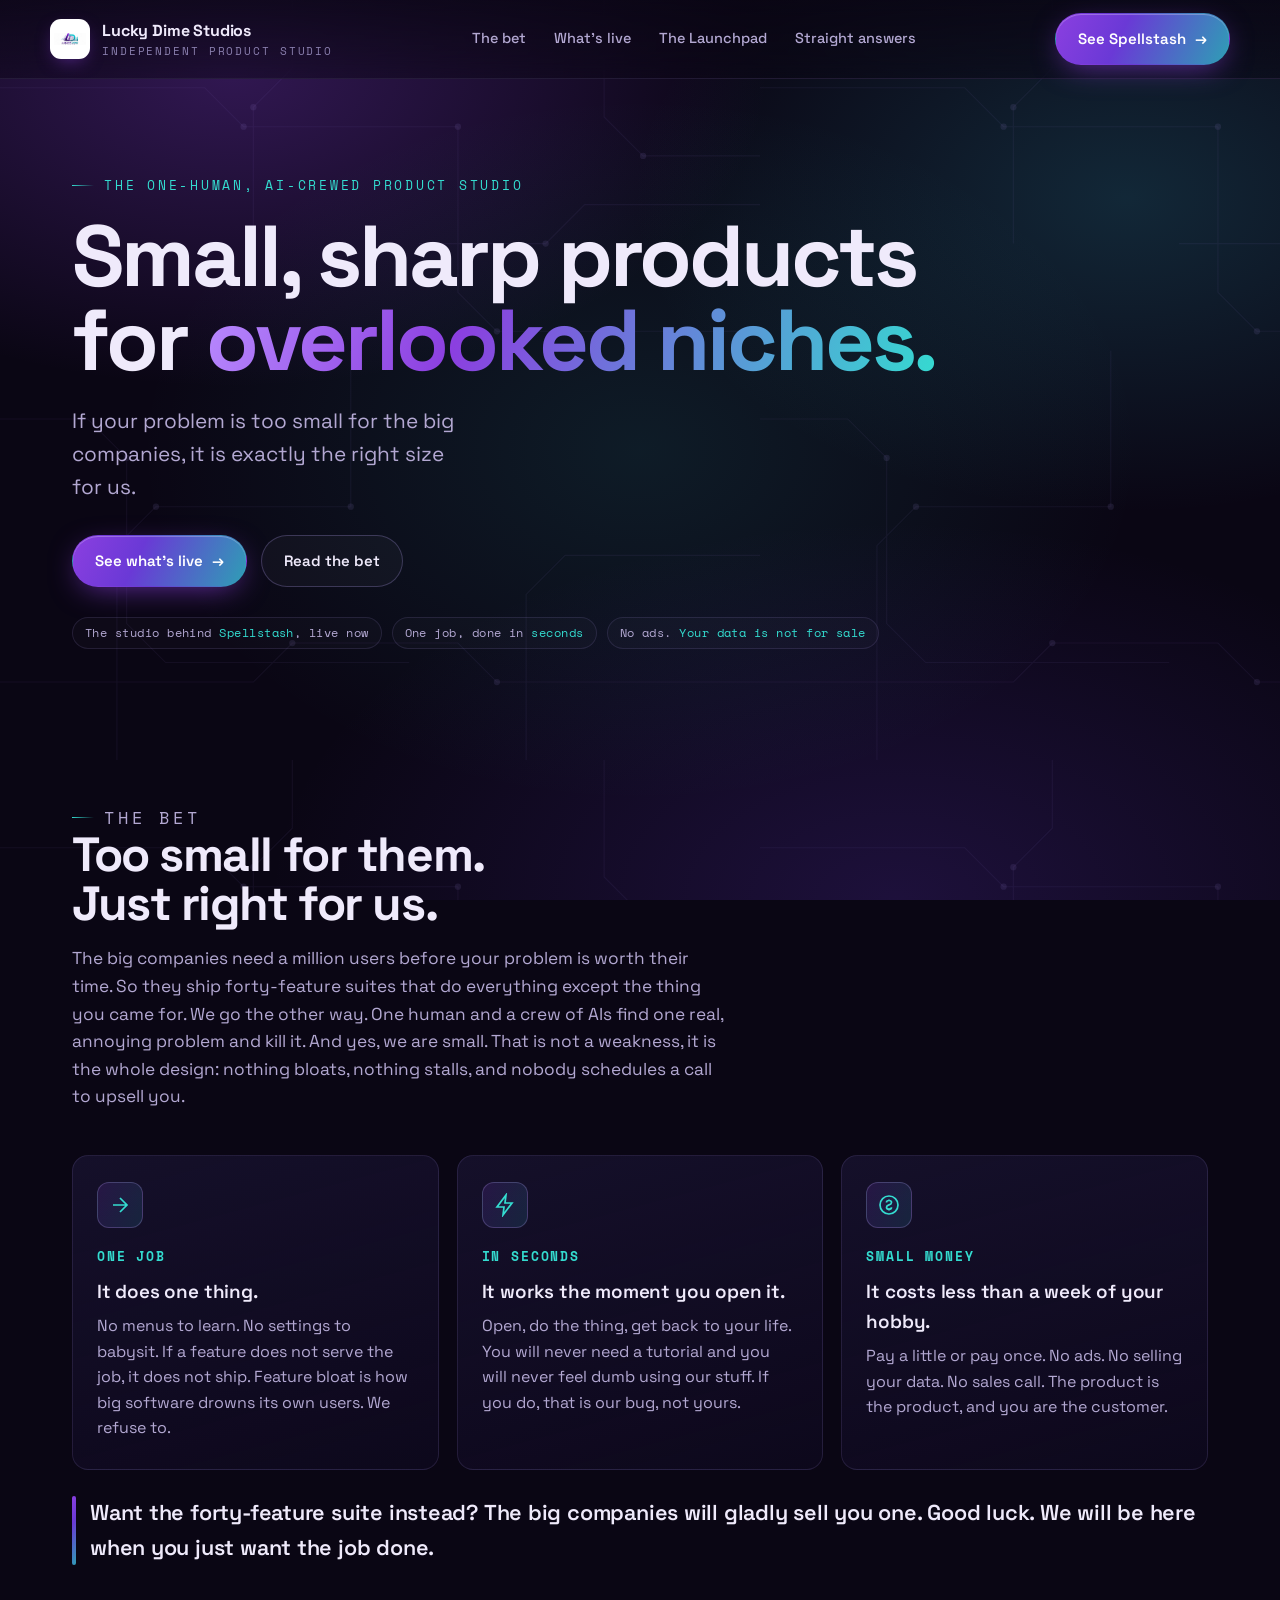
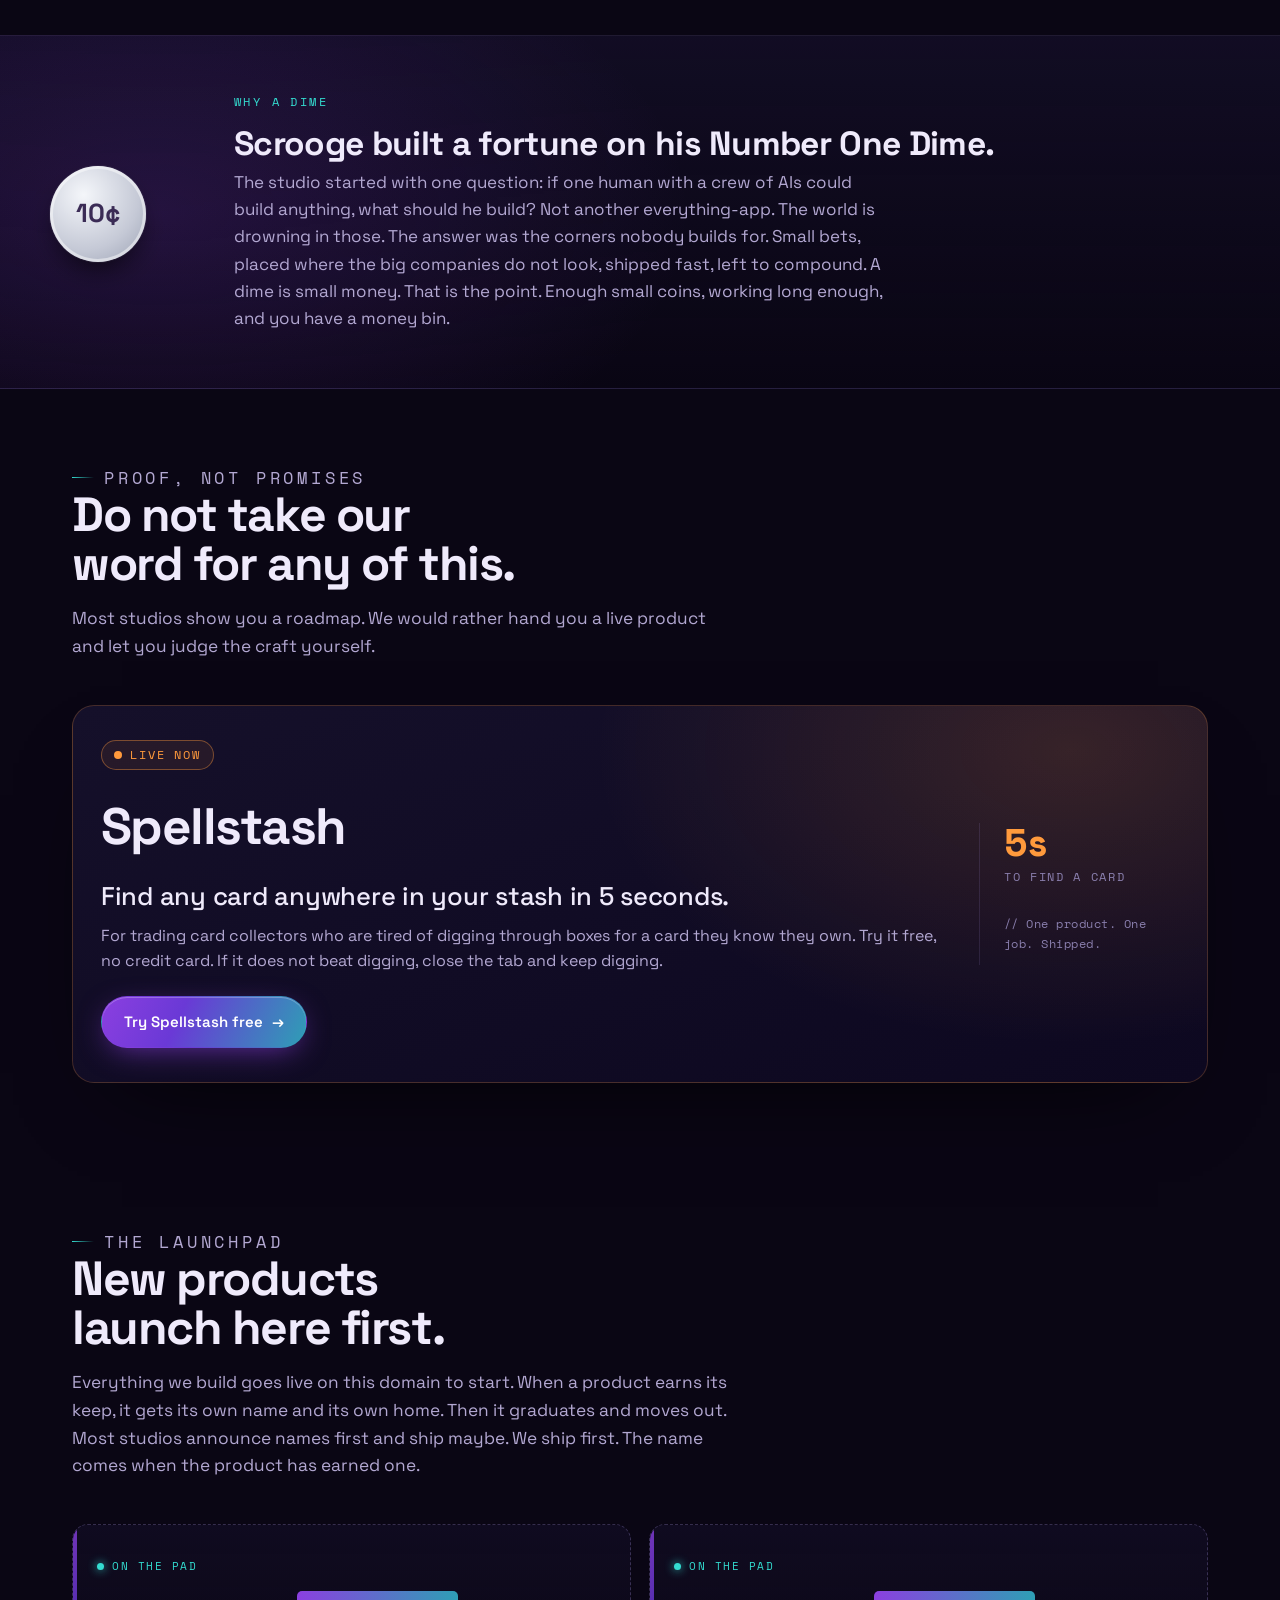
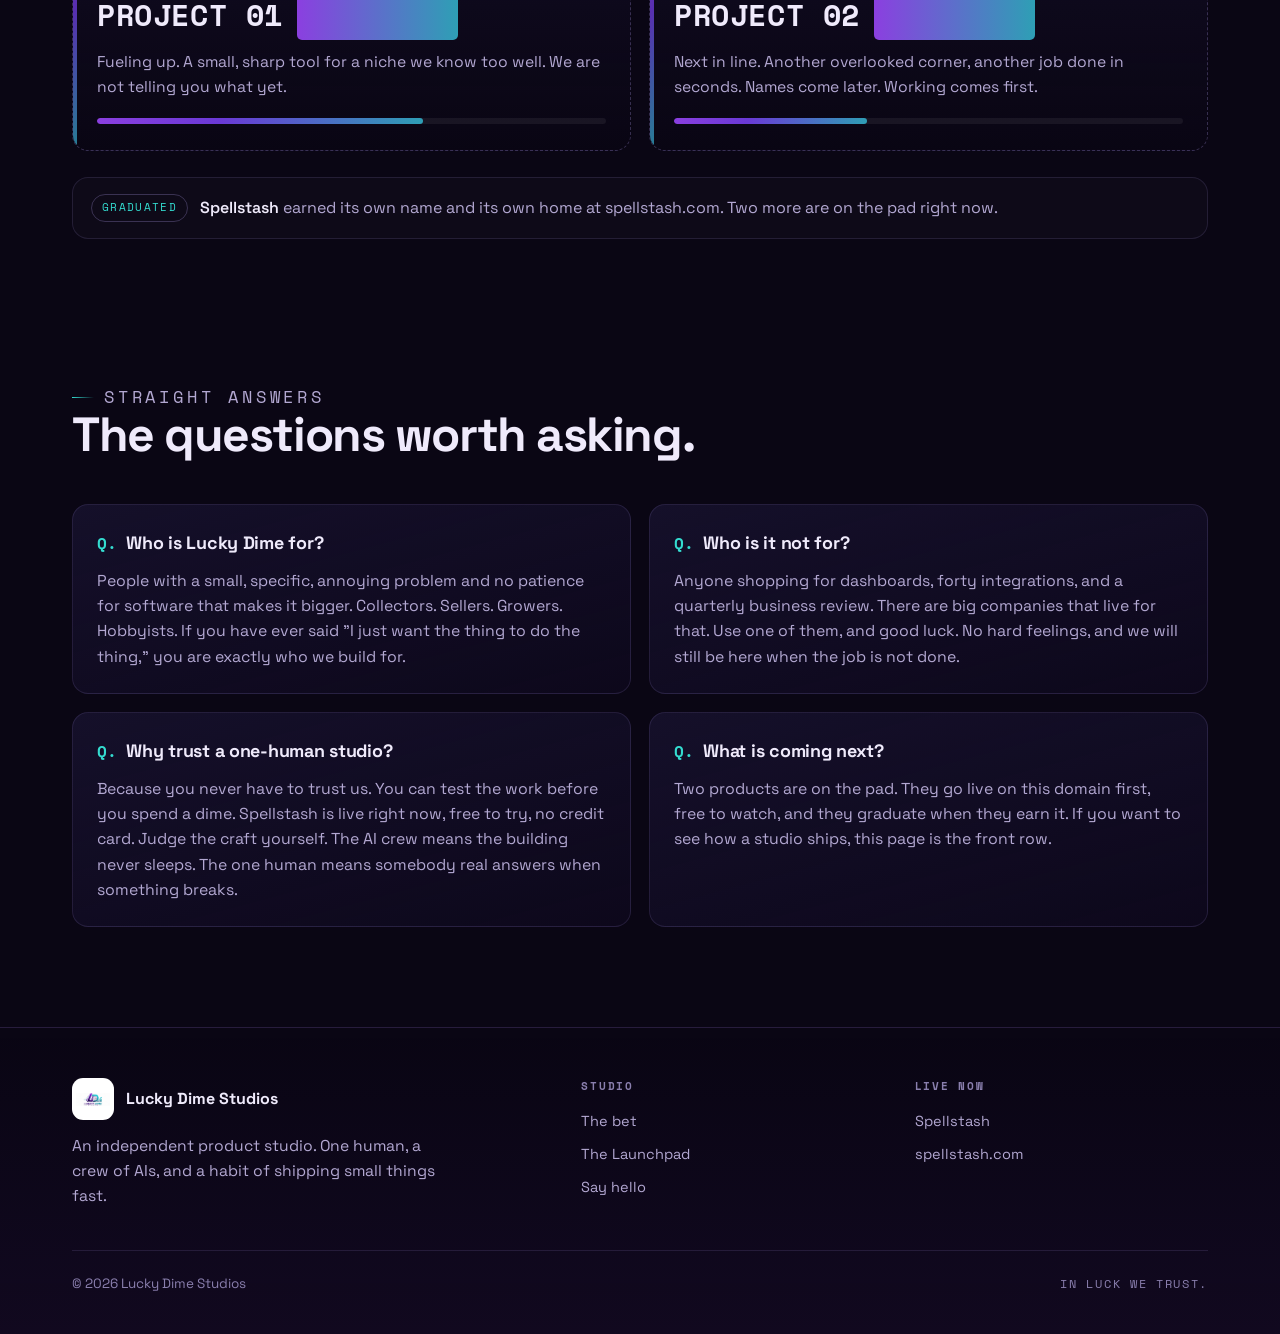
==== commit 81a1ab1f: "Cut the decorative hero chart panel: fake data has no job here; the meaningful dime stays in the Why" ====
--- a/public/index.html
+++ b/public/index.html
@@ -73,32 +73,6 @@
           </div>
         </div>
 
-        <!-- hero visual: rising chart + flip coin -->
-        <div class="panel reveal" aria-hidden="true">
-          <div class="panel-head"><span>Small bets, compounding</span><span class="dot"></span></div>
-          <div class="chart-wrap">
-            <svg class="chart" viewBox="0 0 400 220" role="img" aria-label="A rising chart line">
-              <defs>
-                <linearGradient id="ldline" x1="0" y1="1" x2="1" y2="0">
-                  <stop offset="0" stop-color="#8b3fe0" />
-                  <stop offset="1" stop-color="#34dcd0" />
-                </linearGradient>
-              </defs>
-              <path class="line" d="M10 195 L70 158 L120 172 L180 116 L240 132 L300 74 L360 32" />
-              <path class="line" d="M360 32 L342 38 M360 32 L356 52" />
-              <circle class="node" cx="180" cy="116" r="3.4" />
-              <circle class="node" cx="300" cy="74" r="3.4" />
-              <circle class="node" cx="360" cy="32" r="4.6" />
-            </svg>
-          </div>
-          <div class="coin-stage">
-            <div class="coin" id="coin" role="button" tabindex="0" aria-label="Flip the lucky dime">
-              <span class="face heads">10¢</span>
-              <span class="face tails">IN LUCK<br />WE TRUST</span>
-            </div>
-            <p class="coin-hint">Flip the dime</p>
-          </div>
-        </div>
       </div>
     </section>
 
--- a/public/styles.css
+++ b/public/styles.css
@@ -321,7 +321,6 @@
 
 @media (min-width: 920px) {
   .hero { padding: 88px 0 80px; }
-  .hero-grid { grid-template-columns: 1.05fr .95fr; gap: 56px; }
 }
 
 /* =========================================================
